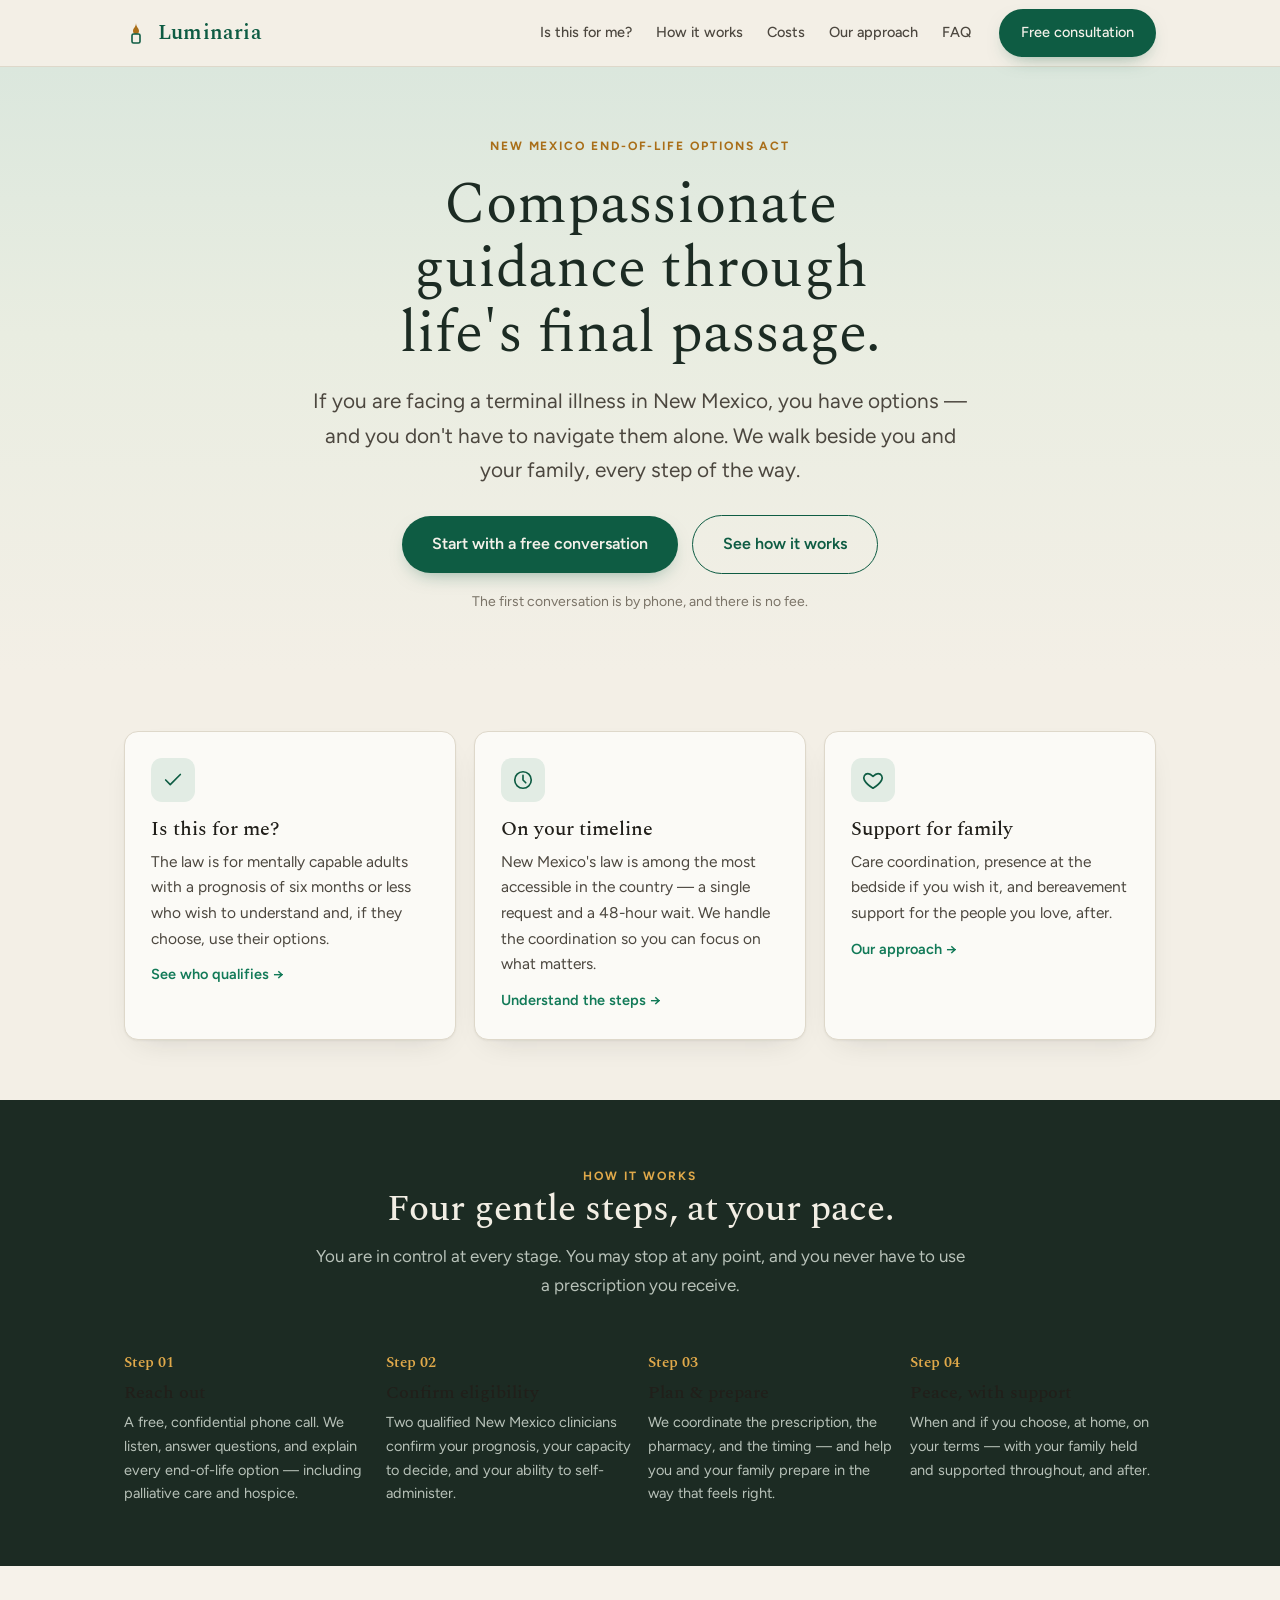
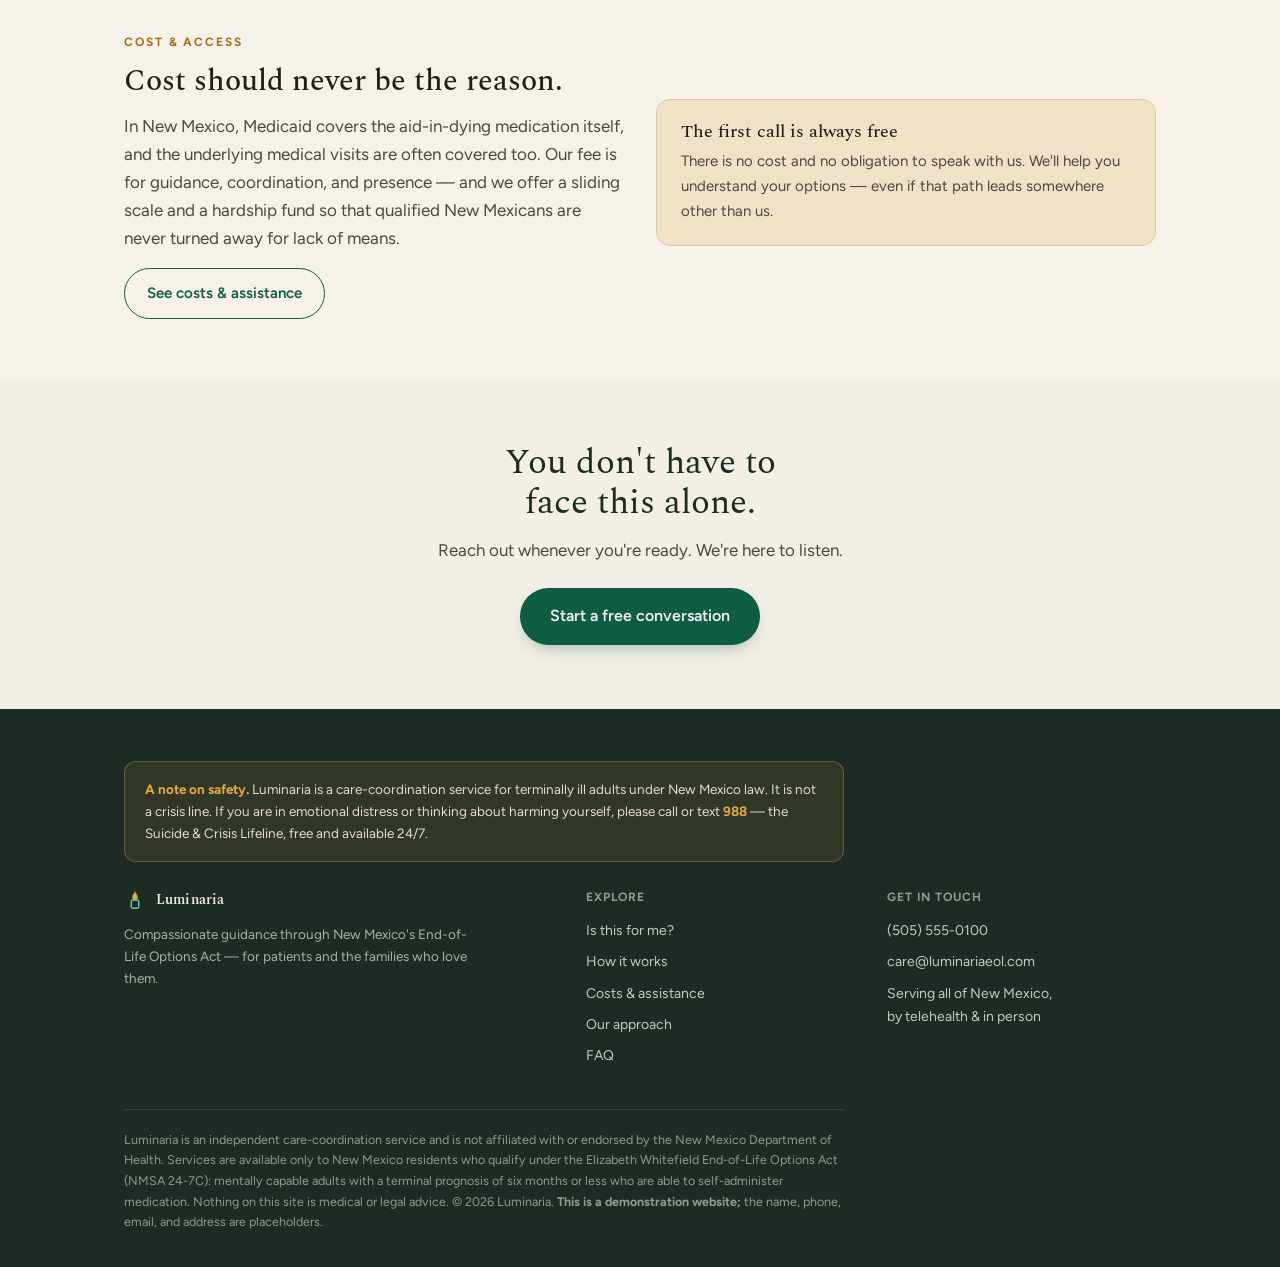
==== index.html @ e679d193 "Luminaria NM aid-in-dying care-coordination website (demonstration) Multi-page static site: home, el" ====
<!doctype html>
<html lang="en">
<head>
<meta charset="utf-8">
<meta name="viewport" content="width=device-width, initial-scale=1">
<title>Luminaria — New Mexico End-of-Life Options</title>
<meta name="description" content="Compassionate care coordination for terminally ill New Mexicans under the End-of-Life Options Act. The first conversation is by phone, and there is no fee.">
<link rel="preconnect" href="https://fonts.googleapis.com">
<link rel="preconnect" href="https://fonts.gstatic.com" crossorigin>
<link rel="stylesheet" href="https://fonts.googleapis.com/css2?family=Spectral:ital,wght@0,300;0,400;0,500;0,600;1,400&family=Figtree:wght@400;500;600;700&display=swap">
<link rel="stylesheet" href="styles.css">
</head>
<body>

<header class="site-header"><div class="wrap">
  <a class="logo" href="index.html">
    <svg width="24" height="24" viewBox="0 0 24 24" aria-hidden="true"><path d="M12 2c0 4-3 5-3 8a3 3 0 006 0c0-3-3-4-3-8z" fill="#a96e18"/><rect x="8" y="13" width="8" height="9" rx="1.5" fill="none" stroke="#0e5c43" stroke-width="1.6"/></svg>
    Luminaria
  </a>
  <button class="menu-btn" aria-label="Open menu" onclick="document.getElementById('nav').classList.toggle('open')">☰</button>
  <nav class="nav" id="nav">
    <a href="is-this-for-me.html">Is this for me?</a>
    <a href="how-it-works.html">How it works</a>
    <a href="costs.html">Costs</a>
    <a href="our-approach.html">Our approach</a>
    <a href="faq.html">FAQ</a>
    <a class="btn" href="contact.html">Free consultation</a>
  </nav>
</div></header>

<main>
<section class="hero">
  <div class="wrap">
    <span class="eyebrow">New Mexico End-of-Life Options Act</span>
    <h1>Compassionate guidance through life's final passage.</h1>
    <p class="lede">If you are facing a terminal illness in New Mexico, you have options — and you don't have to
      navigate them alone. We walk beside you and your family, every step of the way.</p>
    <div class="cta-row">
      <a class="btn lg" href="contact.html">Start with a free conversation</a>
      <a class="btn ghost lg" href="how-it-works.html">See how it works</a>
    </div>
    <span class="free">The first conversation is by phone, and there is no fee.</span>
  </div>
</section>

<section class="section">
  <div class="wrap">
    <div class="cards">
      <div class="card">
        <div class="ic"><svg viewBox="0 0 24 24" fill="none" stroke="currentColor" stroke-width="1.8"><path d="M20 6L9 17l-5-5" stroke-linecap="round" stroke-linejoin="round"/></svg></div>
        <h3>Is this for me?</h3>
        <p>The law is for mentally capable adults with a prognosis of six months or less who wish to understand
          and, if they choose, use their options.</p>
        <a class="more" href="is-this-for-me.html">See who qualifies →</a>
      </div>
      <div class="card">
        <div class="ic"><svg viewBox="0 0 24 24" fill="none" stroke="currentColor" stroke-width="1.8"><circle cx="12" cy="12" r="9"/><path d="M12 7v5l3 3" stroke-linecap="round" stroke-linejoin="round"/></svg></div>
        <h3>On your timeline</h3>
        <p>New Mexico's law is among the most accessible in the country — a single request and a 48-hour wait.
          We handle the coordination so you can focus on what matters.</p>
        <a class="more" href="how-it-works.html">Understand the steps →</a>
      </div>
      <div class="card">
        <div class="ic"><svg viewBox="0 0 24 24" fill="none" stroke="currentColor" stroke-width="1.8"><path d="M12 21s-7-4.3-9.5-9C1 8.5 3 5 6.5 5 9 5 12 8 12 8s3-3 5.5-3C21 5 23 8.5 21.5 12 19 16.7 12 21 12 21z" stroke-linejoin="round"/></svg></div>
        <h3>Support for family</h3>
        <p>Care coordination, presence at the bedside if you wish it, and bereavement support for the people
          you love, after.</p>
        <a class="more" href="our-approach.html">Our approach →</a>
      </div>
    </div>
  </div>
</section>

<section class="section dusk">
  <div class="wrap">
    <div class="section-head">
      <span class="eyebrow" style="color:#e0a94a">How it works</span>
      <h2>Four gentle steps, at your pace.</h2>
      <p>You are in control at every stage. You may stop at any point, and you never have to use a prescription
        you receive.</p>
    </div>
    <div class="steps">
      <div class="step"><div class="num">Step 01</div><h4>Reach out</h4><p>A free, confidential phone call. We listen, answer questions, and explain every end-of-life option — including palliative care and hospice.</p></div>
      <div class="step"><div class="num">Step 02</div><h4>Confirm eligibility</h4><p>Two qualified New Mexico clinicians confirm your prognosis, your capacity to decide, and your ability to self-administer.</p></div>
      <div class="step"><div class="num">Step 03</div><h4>Plan &amp; prepare</h4><p>We coordinate the prescription, the pharmacy, and the timing — and help you and your family prepare in the way that feels right.</p></div>
      <div class="step"><div class="num">Step 04</div><h4>Peace, with support</h4><p>When and if you choose, at home, on your terms — with your family held and supported throughout, and after.</p></div>
    </div>
  </div>
</section>

<section class="section tint">
  <div class="wrap" style="display:grid;grid-template-columns:1fr 1fr;gap:32px;align-items:center">
    <div>
      <span class="eyebrow">Cost &amp; access</span>
      <h2 style="font-size:1.9rem;margin:10px 0 12px">Cost should never be the reason.</h2>
      <p style="color:var(--ink-2)">In New Mexico, Medicaid covers the aid-in-dying medication itself, and the
        underlying medical visits are often covered too. Our fee is for guidance, coordination, and presence —
        and we offer a sliding scale and a hardship fund so that qualified New Mexicans are never turned away
        for lack of means.</p>
      <a class="btn ghost" href="costs.html">See costs &amp; assistance</a>
    </div>
    <div class="callout amber">
      <h3>The first call is always free</h3>
      <p>There is no cost and no obligation to speak with us. We'll help you understand your options — even if
        that path leads somewhere other than us.</p>
    </div>
  </div>
</section>

<section class="cta-band">
  <div class="wrap">
    <h2>You don't have to face this alone.</h2>
    <p>Reach out whenever you're ready. We're here to listen.</p>
    <a class="btn lg" href="contact.html">Start a free conversation</a>
  </div>
</section>
</main>

<footer class="site-footer"><div class="wrap">
  <div class="safety"><b>A note on safety.</b> Luminaria is a care-coordination service for terminally ill adults
    under New Mexico law. It is not a crisis line. If you are in emotional distress or thinking about harming
    yourself, please call or text <b>988</b> — the Suicide &amp; Crisis Lifeline, free and available 24/7.</div>
  <div class="cols">
    <div>
      <a class="logo" href="index.html"><svg width="22" height="22" viewBox="0 0 24 24" aria-hidden="true"><path d="M12 2c0 4-3 5-3 8a3 3 0 006 0c0-3-3-4-3-8z" fill="#e0a94a"/><rect x="8" y="13" width="8" height="9" rx="1.5" fill="none" stroke="#6cc9a4" stroke-width="1.6"/></svg> Luminaria</a>
      <p>Compassionate guidance through New Mexico's End-of-Life Options Act — for patients and the families who love them.</p>
    </div>
    <div><h5>Explore</h5><ul>
      <li><a href="is-this-for-me.html">Is this for me?</a></li>
      <li><a href="how-it-works.html">How it works</a></li>
      <li><a href="costs.html">Costs &amp; assistance</a></li>
      <li><a href="our-approach.html">Our approach</a></li>
      <li><a href="faq.html">FAQ</a></li>
    </ul></div>
    <div><h5>Get in touch</h5><ul>
      <li><a href="tel:+15055550100">(505) 555-0100</a></li>
      <li><a href="mailto:care@luminariaeol.com">care@luminariaeol.com</a></li>
      <li>Serving all of New Mexico,<br>by telehealth &amp; in person</li>
    </ul></div>
  </div>
  <div class="legal">Luminaria is an independent care-coordination service and is not affiliated with or endorsed
    by the New Mexico Department of Health. Services are available only to New Mexico residents who qualify under
    the Elizabeth Whitefield End-of-Life Options Act (NMSA 24-7C): mentally capable adults with a terminal
    prognosis of six months or less who are able to self-administer medication. Nothing on this site is medical
    or legal advice. © 2026 Luminaria. <b>This is a demonstration website;</b> the name, phone, email, and
    address are placeholders.</div>
</div></footer>

</body>
</html>
---- styles.css ----
/* Luminaria — New Mexico End-of-Life Options
   Shared stylesheet. Warm, calm, single daylight identity (explicitly painted). */
:root{
  --sand:#f3efe6; --sand-2:#e9e3d6; --paper:#fbfaf6; --paper-2:#f6f2ea;
  --ink:#211f1a; --ink-2:#4c473f; --ink-3:#7a7367;
  --brand:#0e5c43; --brand-2:#127a58; --brand-soft:#e2ece4;
  --accent:#a96e18; --accent-2:#8a5912; --accent-soft:#f0e2c6;
  --line:#ded8ca; --line-2:#eae4d7;
  --dusk:#1c2b23;
  --radius:14px; --maxw:1080px; --narrow:760px;
  --serif:"Spectral",Georgia,"Times New Roman",serif;
  --sans:"Figtree",-apple-system,BlinkMacSystemFont,"Segoe UI",Roboto,sans-serif;
  --shadow:0 1px 2px rgba(33,31,26,.05), 0 12px 30px -16px rgba(33,31,26,.18);
}
*{box-sizing:border-box}
html{scroll-behavior:smooth}
body{margin:0;background:var(--sand);color:var(--ink);font-family:var(--sans);
  font-size:17px;line-height:1.65;-webkit-font-smoothing:antialiased}
img{max-width:100%}
.wrap{max-width:var(--maxw);margin:0 auto;padding:0 24px}
.narrow{max-width:var(--narrow);margin:0 auto;padding:0 24px}
h1,h2,h3,h4{font-family:var(--serif);font-weight:500;line-height:1.16;color:var(--ink);text-wrap:balance;margin:0}
p{margin:0 0 1rem;max-width:66ch}
a{color:var(--brand-2)}
.eyebrow{text-transform:uppercase;letter-spacing:.16em;font-size:12px;font-weight:700;color:var(--accent)}

/* header */
.site-header{position:sticky;top:0;z-index:40;background:rgba(243,239,230,.9);
  backdrop-filter:blur(10px);border-bottom:1px solid var(--line)}
.site-header .wrap{display:flex;align-items:center;gap:18px;height:66px}
.logo{display:flex;align-items:center;gap:10px;font-family:var(--serif);font-size:21px;font-weight:600;
  color:var(--brand);text-decoration:none;letter-spacing:.01em}
.logo svg{flex:none}
.nav{margin-left:auto;display:flex;align-items:center;gap:24px}
.nav a{color:var(--ink-2);text-decoration:none;font-size:14.5px;font-weight:500}
.nav a:hover,.nav a[aria-current="page"]{color:var(--brand)}
.nav a.btn{margin-left:4px;color:#f4f1e9}
.nav a.btn:hover{color:#fff}
.btn{display:inline-flex;align-items:center;gap:9px;background:var(--brand);color:#f4f1e9;
  padding:12px 22px;border-radius:30px;font-weight:600;font-size:15px;text-decoration:none;border:none;
  cursor:pointer;box-shadow:0 8px 20px -10px rgba(14,92,67,.55);font-family:var(--sans)}
.btn:hover{background:#0c4e39;color:#fff}
.btn.ghost{background:transparent;color:var(--brand);box-shadow:none;border:1.5px solid var(--brand)}
.btn.ghost:hover{background:var(--brand-soft)}
.btn.lg{padding:15px 30px;font-size:16px}
.menu-btn{display:none;margin-left:auto;background:none;border:1px solid var(--line);border-radius:9px;
  width:42px;height:38px;font-size:18px;color:var(--ink-2);cursor:pointer}
@media(max-width:820px){
  .nav{display:none;position:absolute;top:66px;left:0;right:0;background:var(--sand);flex-direction:column;
    align-items:stretch;gap:0;padding:8px 0;border-bottom:1px solid var(--line);box-shadow:var(--shadow)}
  .nav.open{display:flex}
  .nav a{padding:12px 24px}
  .nav .btn{margin:10px 24px}
  .menu-btn{display:block}
}

/* hero */
.hero{background:linear-gradient(180deg,#dbe7dd 0%,#e9edE1 44%,var(--sand) 100%);
  padding:70px 0 58px;text-align:center}
.hero .eyebrow{display:block;margin-bottom:16px}
.hero h1{font-size:clamp(2.1rem,5.2vw,3.6rem);font-weight:400;color:var(--dusk);
  max-width:17ch;margin:0 auto 18px;line-height:1.12}
.hero p.lede{font-size:clamp(1.05rem,2.2vw,1.3rem);color:var(--ink-2);max-width:52ch;margin:0 auto 28px}
.hero .cta-row{display:flex;gap:14px;justify-content:center;flex-wrap:wrap;align-items:center}
.hero .free{display:block;margin-top:16px;font-size:14px;color:var(--ink-3)}

/* generic section */
.section{padding:60px 0}
.section.tint{background:var(--paper-2)}
.section.dusk{background:var(--dusk);color:#e8ede8}
.section.dusk h2,.section.dusk h3{color:#f2eee4}
.section.dusk p{color:#b8c2b9}
.section-head{text-align:center;max-width:60ch;margin:0 auto 38px}
.section-head h2{font-size:clamp(1.6rem,3.4vw,2.3rem);font-weight:500;margin-bottom:12px}
.section-head p{color:var(--ink-2);margin:0 auto}
.lead{font-size:1.15rem;color:var(--ink-2)}

/* cards */
.cards{display:grid;grid-template-columns:repeat(3,1fr);gap:18px}
.cards.two{grid-template-columns:1fr 1fr}
@media(max-width:820px){.cards,.cards.two{grid-template-columns:1fr}}
.card{background:var(--paper);border:1px solid var(--line);border-radius:var(--radius);padding:26px;
  box-shadow:var(--shadow)}
.card .ic{width:44px;height:44px;border-radius:11px;background:var(--brand-soft);color:var(--brand);
  display:grid;place-items:center;margin-bottom:16px}
.card .ic svg{width:22px;height:22px}
.card h3{font-size:1.25rem;margin-bottom:8px}
.card p{color:var(--ink-2);font-size:15.5px;margin:0}
.card a.more{display:inline-block;margin-top:12px;font-weight:600;font-size:14.5px;text-decoration:none}

/* steps */
.steps{display:grid;grid-template-columns:repeat(4,1fr);gap:16px;counter-reset:st}
@media(max-width:820px){.steps{grid-template-columns:1fr 1fr}}
@media(max-width:520px){.steps{grid-template-columns:1fr}}
.step{position:relative;padding-top:14px}
.step .num{font-family:var(--serif);font-size:15px;font-weight:600;color:var(--accent)}
.section.dusk .step .num{color:#e0a94a}
.step h4{font-size:1.15rem;margin:8px 0 6px}
.step p{font-size:14.5px;margin:0}

/* checklist */
.check{list-style:none;padding:0;margin:0;display:grid;gap:12px}
.check li{background:var(--paper);border:1px solid var(--line);border-radius:12px;
  padding:16px 18px 16px 52px;position:relative;font-size:15.5px;color:var(--ink-2)}
.check li::before{content:"";position:absolute;left:18px;top:19px;width:16px;height:16px;border-radius:50%;
  background:var(--brand-soft);border:2px solid var(--brand)}
.check li.no::before{background:var(--accent-soft);border-color:var(--accent)}
.check li b{color:var(--ink)}

/* callout / safety */
.callout{background:var(--brand-soft);border:1px solid #c6dccb;border-radius:var(--radius);
  padding:22px 24px;max-width:74ch}
.callout.amber{background:var(--accent-soft);border-color:#e3c99a}
.callout h3{font-size:1.15rem;margin-bottom:6px}
.callout p{margin:0;color:var(--ink-2);font-size:15px}

/* pricing tiers */
.tiers{display:grid;grid-template-columns:repeat(3,1fr);gap:18px;align-items:stretch}
@media(max-width:820px){.tiers{grid-template-columns:1fr}}
.tier{background:var(--paper);border:1px solid var(--line);border-radius:var(--radius);padding:28px;
  display:flex;flex-direction:column}
.tier.feature{border:2px solid var(--brand);box-shadow:var(--shadow)}
.tier .pill{align-self:flex-start;font-size:11px;font-weight:700;letter-spacing:.06em;text-transform:uppercase;
  color:var(--accent-2);background:var(--accent-soft);padding:4px 11px;border-radius:20px;margin-bottom:14px}
.tier .name{font-family:var(--serif);font-size:1.4rem;font-weight:600;color:var(--ink)}
.tier .price{font-size:2rem;font-weight:600;margin:12px 0 2px;color:var(--brand)}
.tier .price small{font-size:.85rem;color:var(--ink-3);font-weight:400}
.tier .who{font-size:13.5px;color:var(--ink-3);margin-bottom:16px}
.tier ul{list-style:none;margin:0 0 20px;padding:0;flex:1}
.tier li{padding:9px 0 9px 26px;position:relative;font-size:14.5px;color:var(--ink-2);border-top:1px solid var(--line-2)}
.tier li:first-child{border-top:none}
.tier li::before{content:"✓";position:absolute;left:0;top:9px;color:var(--brand-2);font-weight:700}

/* FAQ */
.faq{max-width:var(--narrow);margin:0 auto}
.faq details{background:var(--paper);border:1px solid var(--line);border-radius:12px;margin-bottom:12px;
  padding:0 20px;box-shadow:var(--shadow)}
.faq summary{cursor:pointer;padding:18px 0;font-family:var(--serif);font-size:1.12rem;font-weight:500;
  list-style:none;display:flex;justify-content:space-between;align-items:center;gap:16px;color:var(--ink)}
.faq summary::-webkit-details-marker{display:none}
.faq summary::after{content:"+";color:var(--accent);font-size:1.4rem;font-weight:400;flex:none}
.faq details[open] summary::after{content:"–"}
.faq details p{padding:0 0 20px;margin:0;color:var(--ink-2);font-size:15.5px}

/* form */
.form{background:var(--paper);border:1px solid var(--line);border-radius:var(--radius);padding:28px;
  box-shadow:var(--shadow);max-width:560px}
.field{margin-bottom:18px}
.field label{display:block;font-size:14px;font-weight:600;margin-bottom:6px}
.field input,.field textarea,.field select{width:100%;border:1px solid var(--line);background:var(--sand);
  color:var(--ink);border-radius:10px;padding:12px 14px;font-size:15px;font-family:var(--sans)}
.field textarea{min-height:120px;resize:vertical}
.field .hint{font-size:12.5px;color:var(--ink-3);margin-top:5px}

/* content prose */
.prose{max-width:68ch;margin:0 auto}
.prose h2{font-size:1.5rem;margin:34px 0 10px}
.prose h3{font-size:1.2rem;margin:26px 0 8px}
.prose p,.prose li{color:var(--ink-2);font-size:16.5px}
.prose ul{padding-left:22px}
.prose li{margin:6px 0}

/* page hero (interior) */
.page-hero{background:linear-gradient(180deg,#e3ece4,var(--sand));padding:56px 0 40px;text-align:center}
.page-hero h1{font-size:clamp(1.9rem,4.4vw,2.8rem);font-weight:400;color:var(--dusk);max-width:20ch;margin:12px auto 12px}
.page-hero p{color:var(--ink-2);max-width:56ch;margin:0 auto;font-size:1.08rem}

/* CTA band */
.cta-band{text-align:center;padding:64px 0}
.cta-band h2{font-size:clamp(1.6rem,3.4vw,2.2rem);font-weight:400;color:var(--dusk);max-width:20ch;margin:0 auto 12px}
.cta-band p{color:var(--ink-2);max-width:48ch;margin:0 auto 24px}

/* footer */
.site-footer{background:var(--dusk);color:#c3ccc3;padding:52px 0 34px;font-size:14px}
.site-footer .cols{display:grid;grid-template-columns:1.6fr 1fr 1fr;gap:32px;margin-bottom:34px}
@media(max-width:720px){.site-footer .cols{grid-template-columns:1fr}}
.site-footer .logo{color:#f2eee4;margin-bottom:12px}
.site-footer p{color:#a7b2a8;font-size:13.5px;max-width:40ch}
.site-footer h5{font-family:var(--sans);text-transform:uppercase;letter-spacing:.08em;font-size:12px;
  color:#8f9b90;margin:0 0 12px;font-weight:700}
.site-footer ul{list-style:none;padding:0;margin:0}
.site-footer li{margin:8px 0}
.site-footer a{color:#c3ccc3;text-decoration:none;font-size:14px}
.site-footer a:hover{color:#fff}
.safety{background:rgba(224,169,74,.1);border:1px solid rgba(224,169,74,.3);border-radius:12px;
  padding:16px 20px;margin-bottom:26px;color:#e6ddca;font-size:13.5px;max-width:80ch}
.safety b{color:#e0a94a}
.legal{border-top:1px solid rgba(255,255,255,.1);padding-top:20px;color:#8f9b90;font-size:12.5px;max-width:90ch}
:focus-visible{outline:2px solid var(--accent);outline-offset:2px;border-radius:4px}
@media(prefers-reduced-motion:reduce){html{scroll-behavior:auto}*{transition:none!important}}
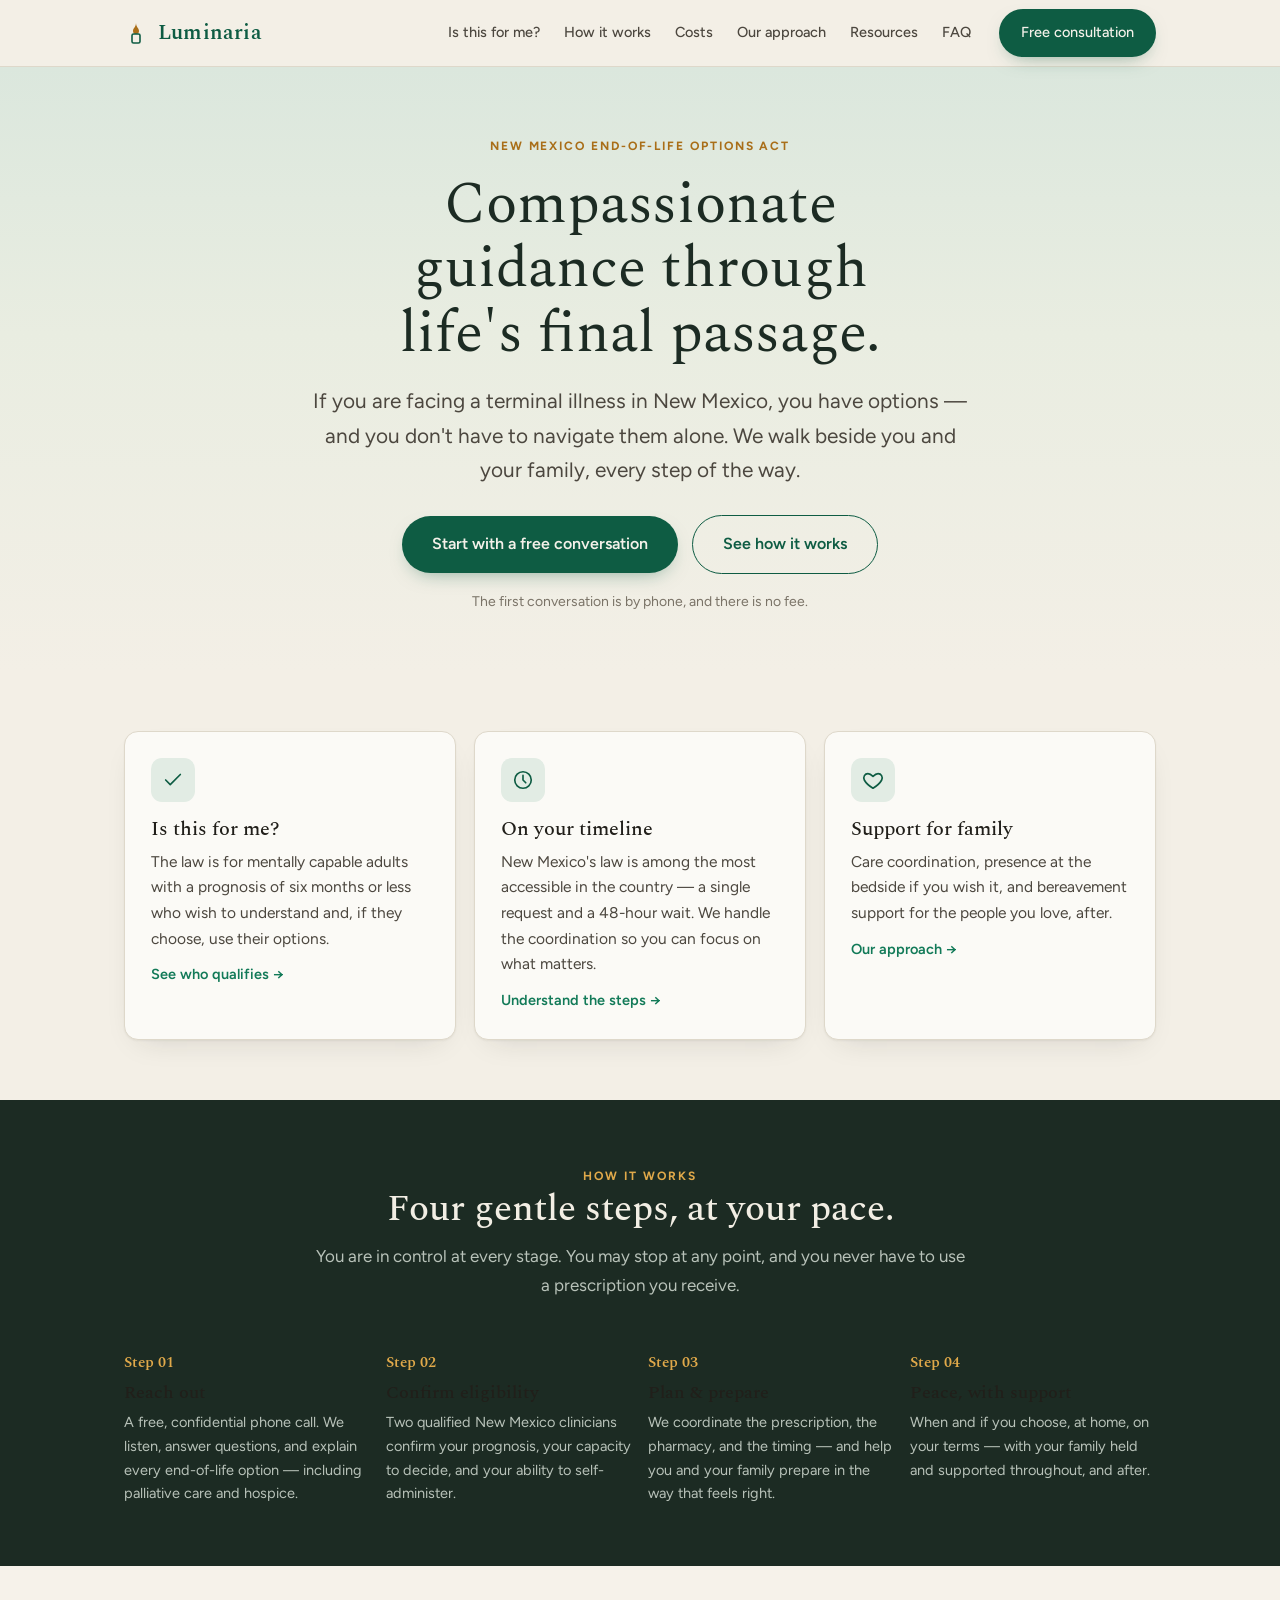
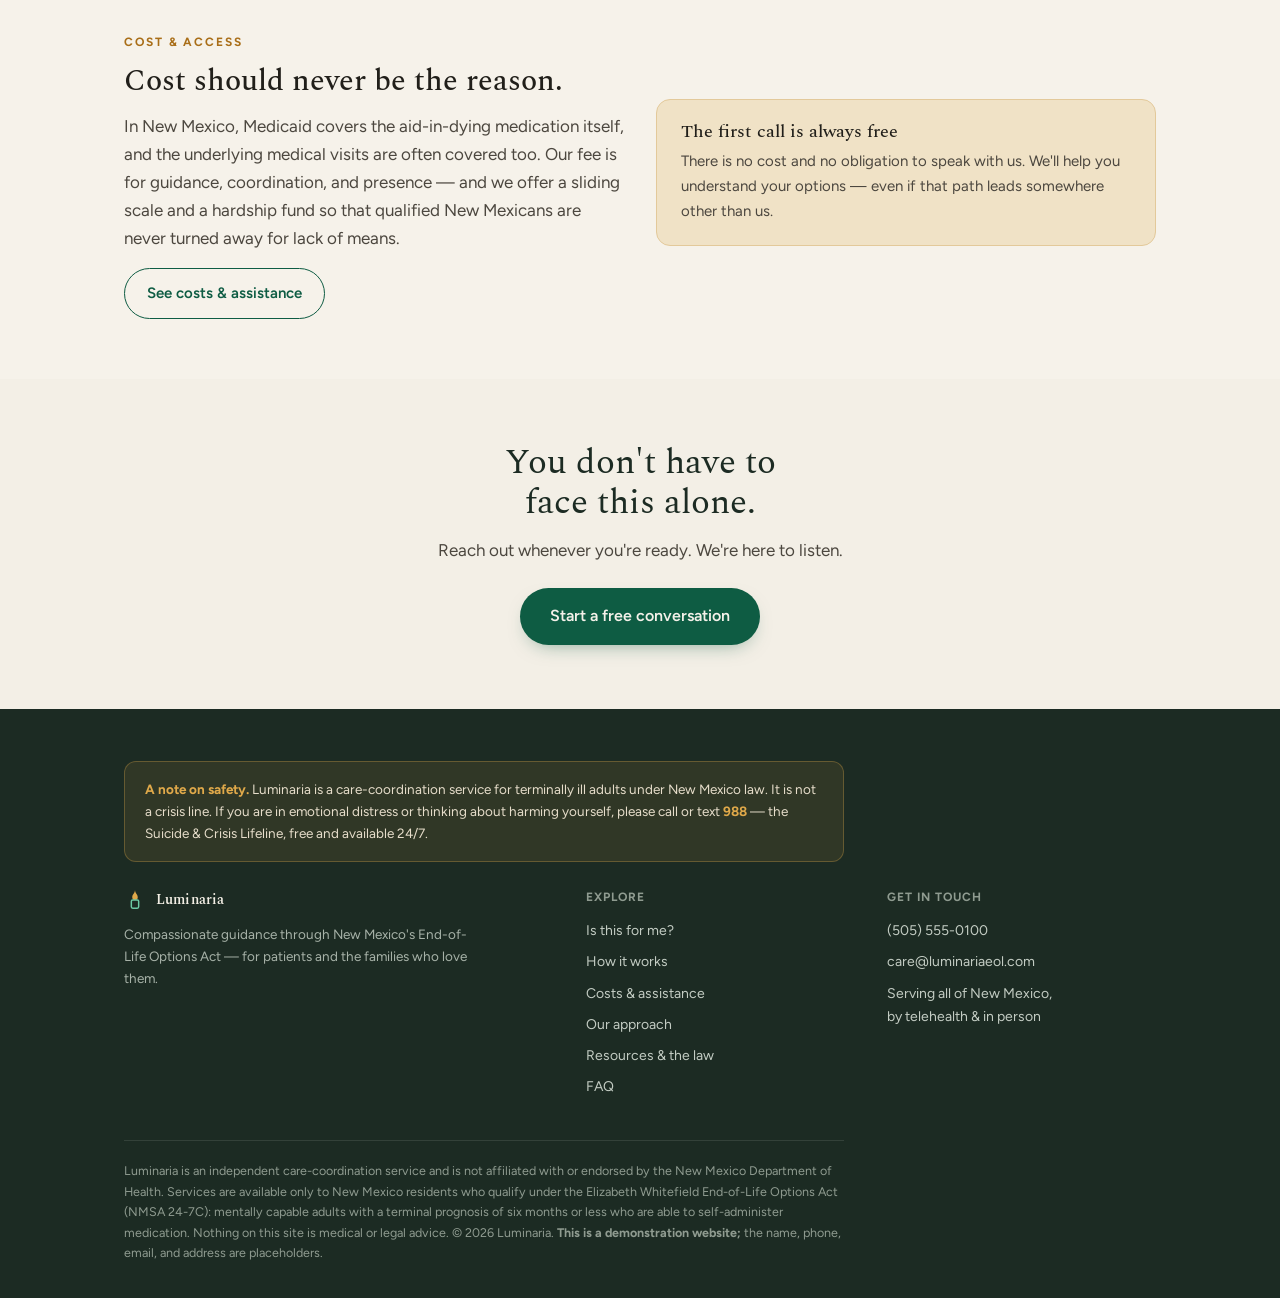
==== commit ff3ae6e5: "Add Resources & the law page (worldwide comparison + support orgs) New resources.html: worldwide aid" ====
--- a/index.html
+++ b/index.html
@@ -23,6 +23,7 @@
     <a href="how-it-works.html">How it works</a>
     <a href="costs.html">Costs</a>
     <a href="our-approach.html">Our approach</a>
+    <a href="resources.html">Resources</a>
     <a href="faq.html">FAQ</a>
     <a class="btn" href="contact.html">Free consultation</a>
   </nav>
@@ -130,6 +131,7 @@
       <li><a href="how-it-works.html">How it works</a></li>
       <li><a href="costs.html">Costs &amp; assistance</a></li>
       <li><a href="our-approach.html">Our approach</a></li>
+      <li><a href="resources.html">Resources &amp; the law</a></li>
       <li><a href="faq.html">FAQ</a></li>
     </ul></div>
     <div><h5>Get in touch</h5><ul>
--- a/styles.css
+++ b/styles.css
@@ -187,4 +187,30 @@
 .safety b{color:#e0a94a}
 .legal{border-top:1px solid rgba(255,255,255,.1);padding-top:20px;color:#8f9b90;font-size:12.5px;max-width:90ch}
 :focus-visible{outline:2px solid var(--accent);outline-offset:2px;border-radius:4px}
+
+/* worldwide laws table (resources page) */
+.legend-row{display:flex;flex-wrap:wrap;gap:10px 16px;margin:0 0 18px;font-size:13.5px;color:var(--ink-2);align-items:center}
+.lpill{display:inline-flex;align-items:center;font-size:10.5px;font-weight:700;letter-spacing:.02em;padding:2px 9px;border-radius:20px;white-space:nowrap}
+.lpill.ad{background:var(--brand-soft);color:var(--brand)}
+.lpill.euth{background:#dde8f5;color:#2456a0}
+.lpill.term{background:var(--paper-2);color:var(--ink-2);border:1px solid var(--line)}
+.lpill.nonterm{background:var(--accent-soft);color:var(--accent-2)}
+.lawtable-wrap{overflow-x:auto;border:1px solid var(--line);border-radius:var(--radius);background:var(--paper);box-shadow:var(--shadow)}
+table.laws{border-collapse:collapse;width:100%;min-width:880px;font-size:13.5px}
+table.laws th,table.laws td{text-align:left;padding:10px 13px;border-bottom:1px solid var(--line-2);vertical-align:top}
+table.laws thead th{font-family:var(--sans);font-size:10.5px;text-transform:uppercase;letter-spacing:.05em;color:var(--ink-3);font-weight:700;background:var(--paper-2);position:sticky;top:66px}
+table.laws tbody th{font-weight:600;color:var(--ink);white-space:nowrap}
+table.laws tr:last-child td,table.laws tr:last-child th{border-bottom:none}
+table.laws tr.nm{background:#e6f0ea}
+table.laws tr.nm th{box-shadow:inset 3px 0 0 var(--brand)}
+table.laws tr.pending td,table.laws tr.pending th{color:var(--ink-3)}
+table.laws .no{color:var(--brand-2);font-weight:600}
+.models-2{display:grid;grid-template-columns:1fr 1fr;gap:16px}
+@media(max-width:760px){.models-2{grid-template-columns:1fr}}
+.reslist{display:grid;grid-template-columns:1fr 1fr;gap:14px}
+@media(max-width:760px){.reslist{grid-template-columns:1fr}}
+.reslist a.rescard{display:block;background:var(--paper);border:1px solid var(--line);border-radius:12px;padding:18px 20px;text-decoration:none;box-shadow:var(--shadow)}
+.reslist a.rescard:hover{border-color:var(--brand-2)}
+.reslist .rescard b{color:var(--brand);font-family:var(--serif);font-size:1.05rem}
+.reslist .rescard span{display:block;color:var(--ink-2);font-size:13.5px;margin-top:4px}
 @media(prefers-reduced-motion:reduce){html{scroll-behavior:auto}*{transition:none!important}}
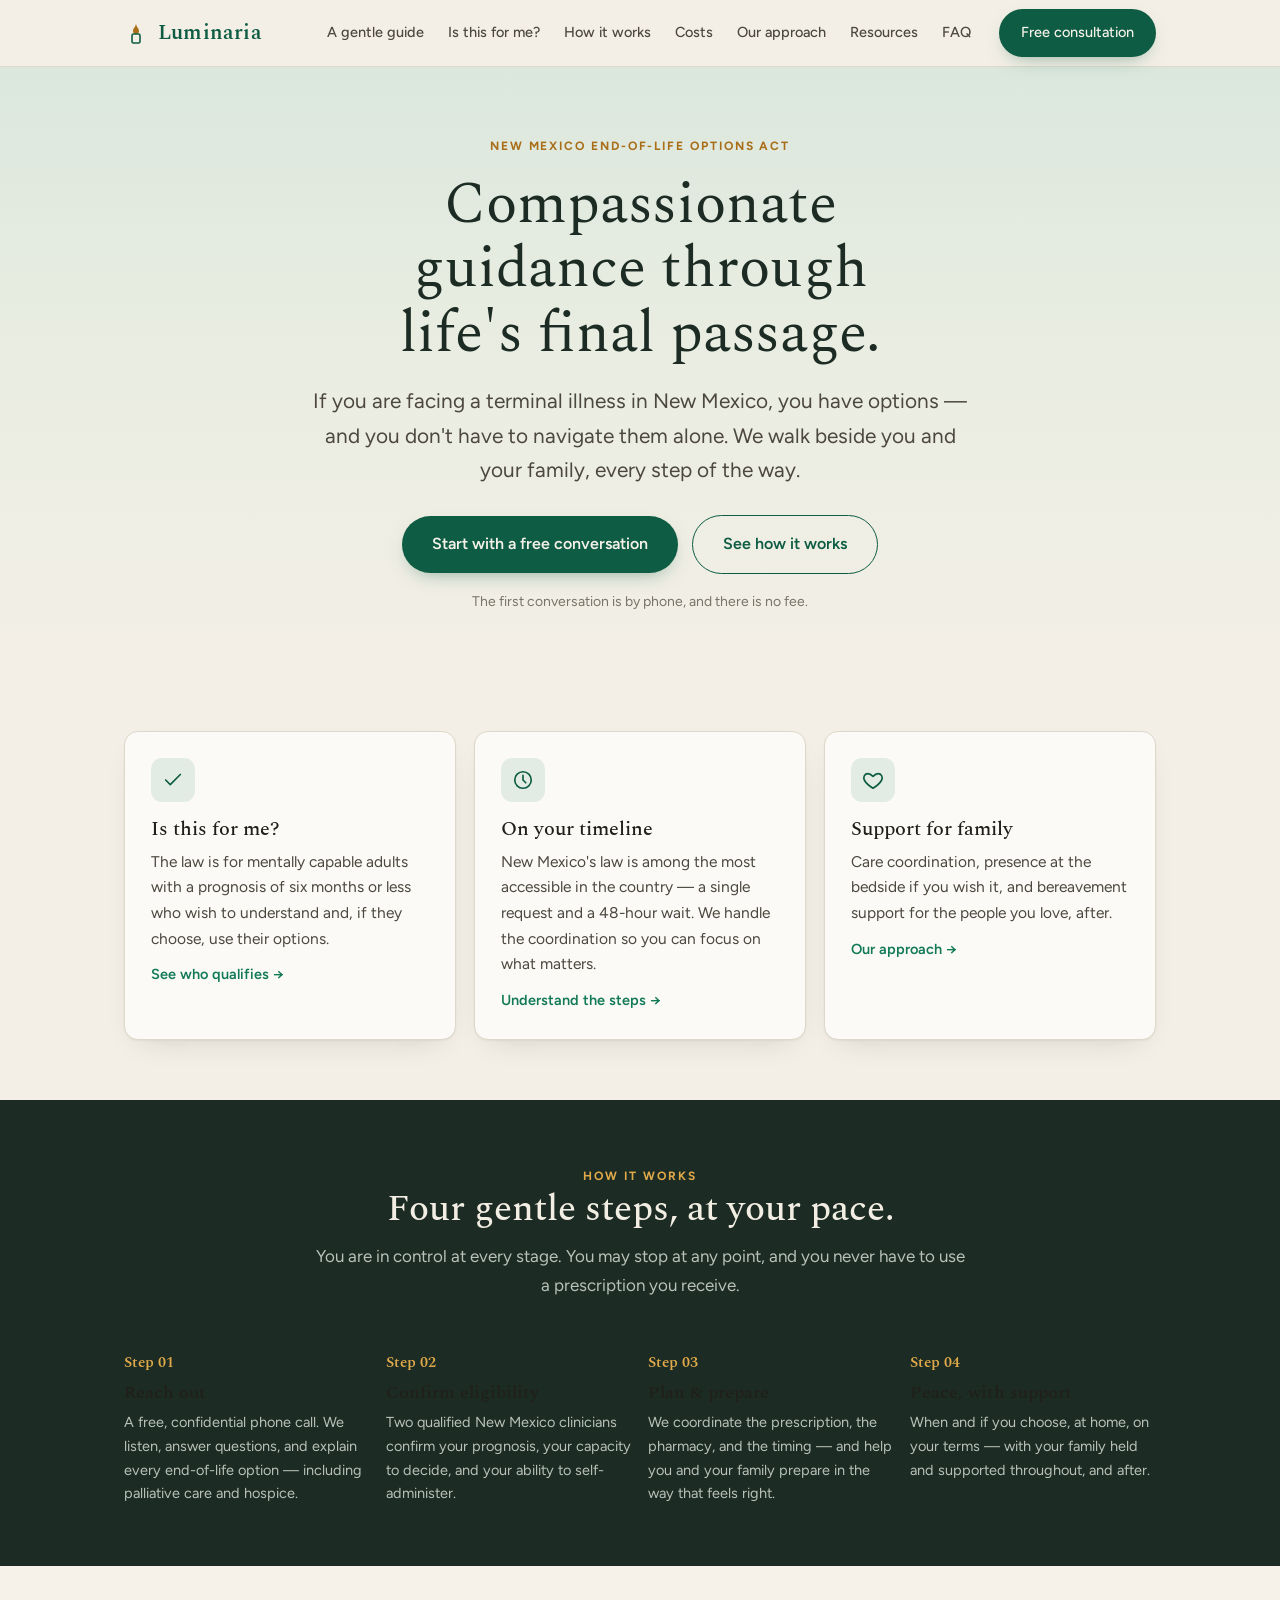
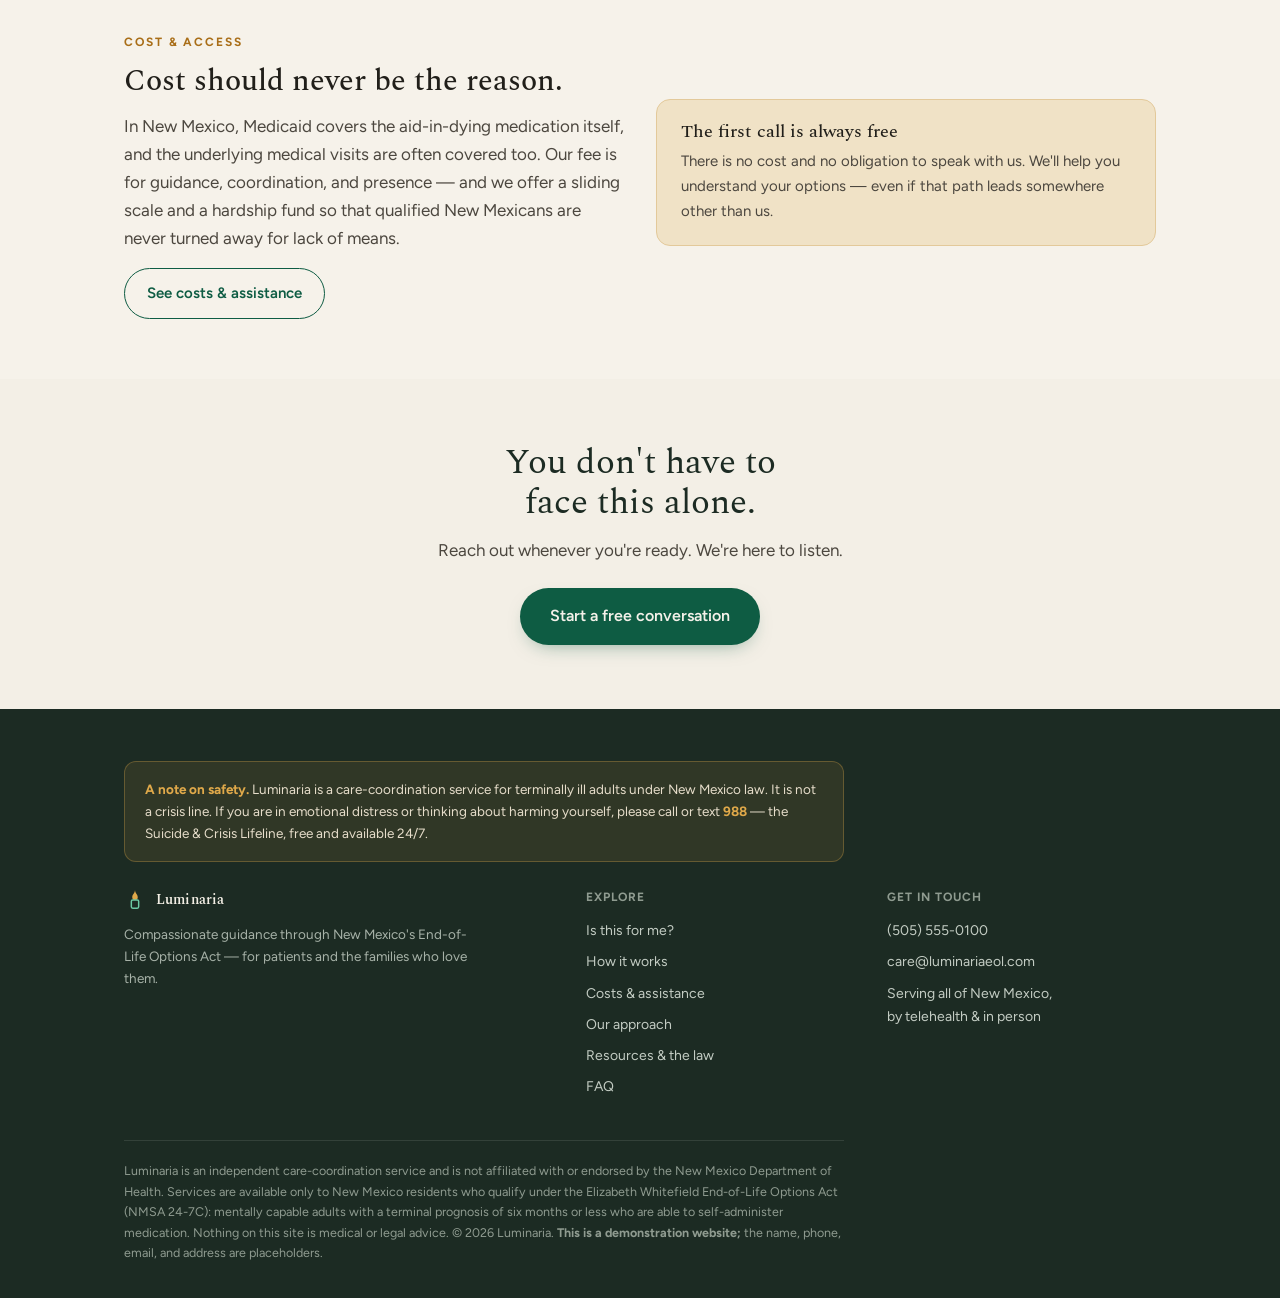
==== commit 7fcaac6b: "Add 'A gentle guide' journey with NM nature illustrations; living FAQ; nav New guide.html: a warm, s" ====
--- a/index.html
+++ b/index.html
@@ -19,6 +19,7 @@
   </a>
   <button class="menu-btn" aria-label="Open menu" onclick="document.getElementById('nav').classList.toggle('open')">☰</button>
   <nav class="nav" id="nav">
+    <a href="guide.html">A gentle guide</a>
     <a href="is-this-for-me.html">Is this for me?</a>
     <a href="how-it-works.html">How it works</a>
     <a href="costs.html">Costs</a>
--- a/styles.css
+++ b/styles.css
@@ -45,7 +45,7 @@
 .btn.lg{padding:15px 30px;font-size:16px}
 .menu-btn{display:none;margin-left:auto;background:none;border:1px solid var(--line);border-radius:9px;
   width:42px;height:38px;font-size:18px;color:var(--ink-2);cursor:pointer}
-@media(max-width:820px){
+@media(max-width:1080px){
   .nav{display:none;position:absolute;top:66px;left:0;right:0;background:var(--sand);flex-direction:column;
     align-items:stretch;gap:0;padding:8px 0;border-bottom:1px solid var(--line);box-shadow:var(--shadow)}
   .nav.open{display:flex}
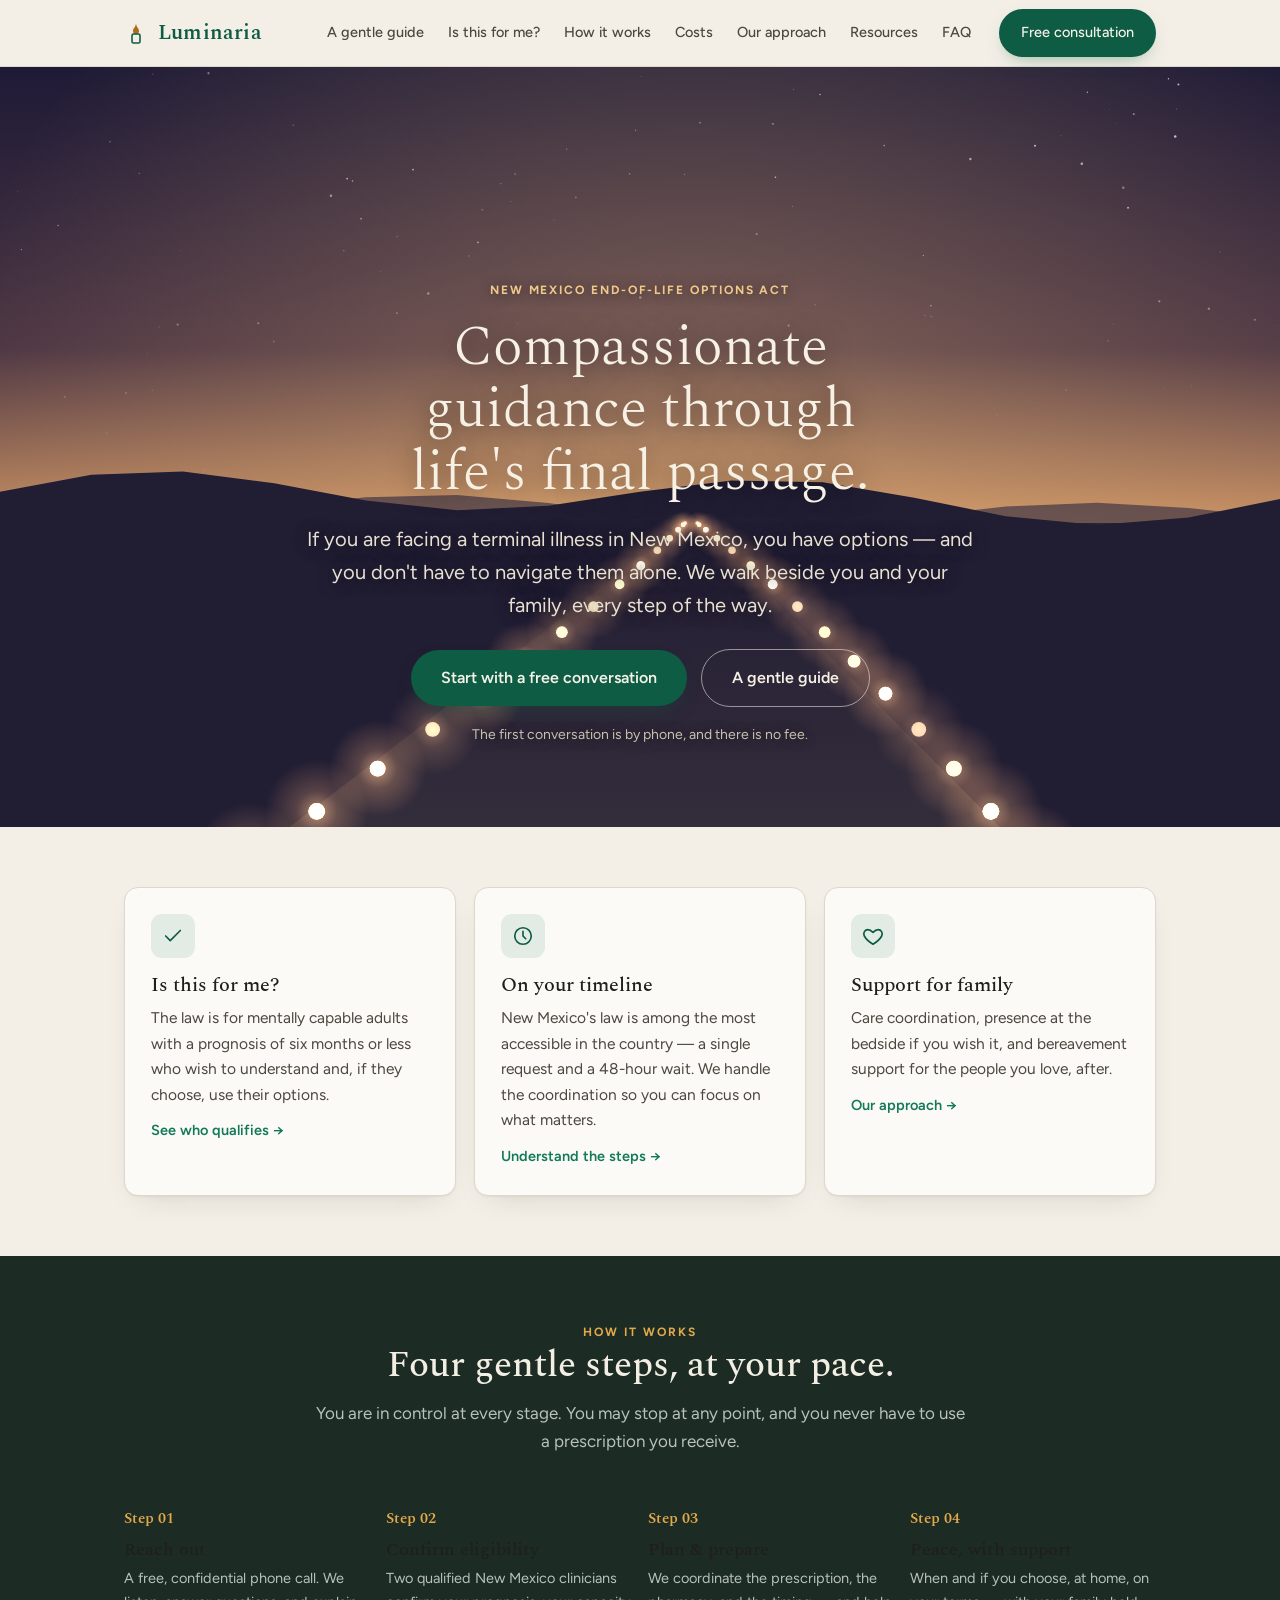
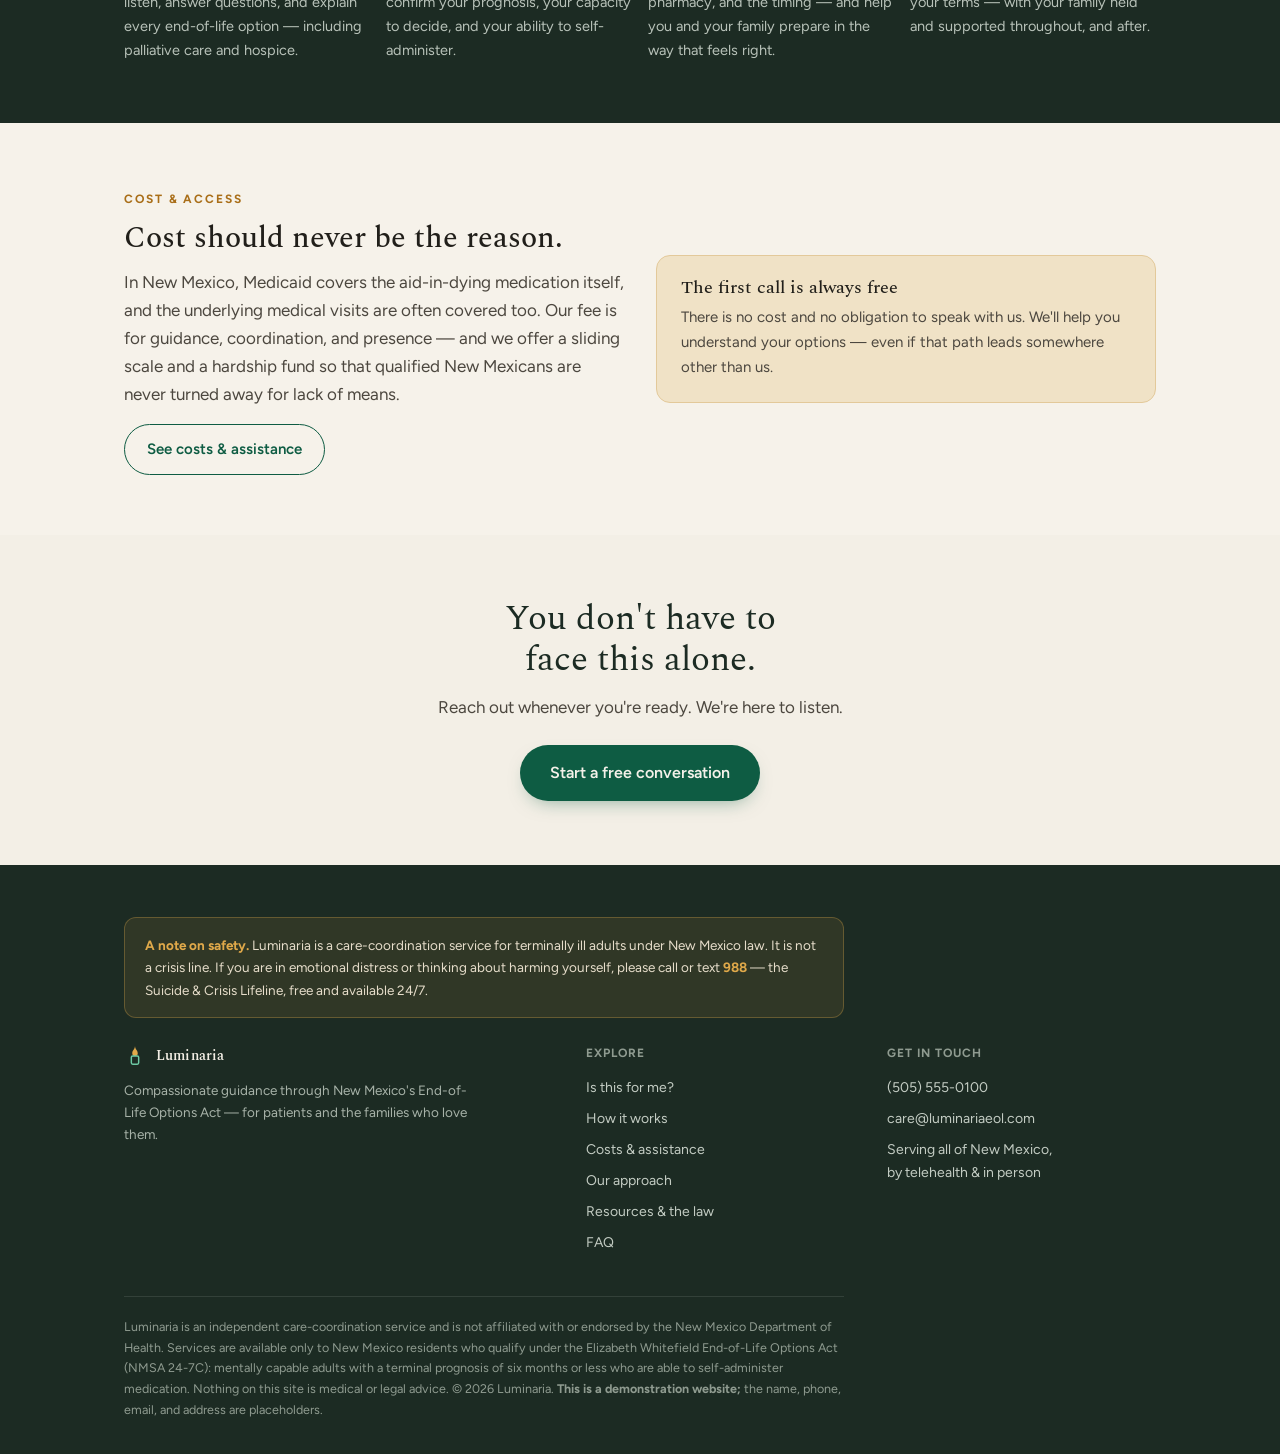
==== commit 426716c9: "Home: integrate 'A Path of Light' generative luminaria hero Co-Authored-By: Claude Opus 4.8 <noreply" ====
--- a/index.html
+++ b/index.html
@@ -9,6 +9,18 @@
 <link rel="preconnect" href="https://fonts.gstatic.com" crossorigin>
 <link rel="stylesheet" href="https://fonts.googleapis.com/css2?family=Spectral:ital,wght@0,300;0,400;0,500;0,600;1,400&family=Figtree:wght@400;500;600;700&display=swap">
 <link rel="stylesheet" href="styles.css">
+<style>
+.hero-stage{position:relative;min-height:min(86svh,760px);display:flex;align-items:flex-end;overflow:hidden;background:#181428}
+.hero-stage canvas{position:absolute;inset:0;width:100%;height:100%;display:block}
+.hero-inner{position:relative;z-index:2;max-width:var(--maxw);margin:0 auto;width:100%;padding:0 24px 9vh;text-align:center;color:#f6efe3}
+.hero-inner .eyebrow{color:#f0c98a;display:block;margin-bottom:16px;text-shadow:0 1px 12px rgba(0,0,0,.5)}
+.hero-inner h1{font-family:var(--serif);font-weight:300;color:#f7f0e4;font-size:clamp(2rem,5.2vw,3.5rem);line-height:1.12;max-width:18ch;margin:0 auto 18px;text-shadow:0 2px 26px rgba(0,0,0,.55)}
+.hero-inner .lede{color:#e8e0d1;max-width:52ch;margin:0 auto 26px;font-size:clamp(1.02rem,2.1vw,1.26rem);text-shadow:0 1px 16px rgba(0,0,0,.6)}
+.hero-inner .cta-row{display:flex;gap:14px;justify-content:center;flex-wrap:wrap;align-items:center}
+.hero-inner .free{display:block;margin-top:16px;font-size:14px;color:#cabfac;text-shadow:0 1px 12px rgba(0,0,0,.5)}
+.btn.ghost-light{background:transparent;color:#f6efe3;box-shadow:none;border:1.5px solid rgba(246,239,227,.55)}
+.btn.ghost-light:hover{background:rgba(246,239,227,.12);color:#fff}
+</style>
 </head>
 <body>
 
@@ -31,15 +43,16 @@
 </div></header>
 
 <main>
-<section class="hero">
-  <div class="wrap">
+<section class="hero-stage">
+  <canvas id="lumc" aria-hidden="true"></canvas>
+  <div class="hero-inner">
     <span class="eyebrow">New Mexico End-of-Life Options Act</span>
     <h1>Compassionate guidance through life's final passage.</h1>
     <p class="lede">If you are facing a terminal illness in New Mexico, you have options — and you don't have to
       navigate them alone. We walk beside you and your family, every step of the way.</p>
     <div class="cta-row">
       <a class="btn lg" href="contact.html">Start with a free conversation</a>
-      <a class="btn ghost lg" href="how-it-works.html">See how it works</a>
+      <a class="btn ghost-light lg" href="guide.html">A gentle guide</a>
     </div>
     <span class="free">The first conversation is by phone, and there is no fee.</span>
   </div>
@@ -149,5 +162,65 @@
     address are placeholders.</div>
 </div></footer>
 
+<script>
+(function(){
+  var canvas=document.getElementById('lumc'); if(!canvas) return; var ctx=canvas.getContext('2d');
+  var reduce=matchMedia('(prefers-reduced-motion:reduce)').matches;
+  var W=0,H=0,DPR=1,stars=[],motes=[],lums=[],mesas=[];
+  function rand(a,b){return a+Math.random()*(b-a);}
+  function mix(a,b,t){return [a[0]+(b[0]-a[0])*t,a[1]+(b[1]-a[1])*t,a[2]+(b[2]-a[2])*t];}
+  function rgb(c){return 'rgb('+(c[0]|0)+','+(c[1]|0)+','+(c[2]|0)+')';}
+  function pathAt(t,horizon){
+    var baseY=H*1.04, y=horizon+(baseY-horizon)*(1-t)*(1-t);
+    var vanish=W*0.5+W*0.04, nearC=W*0.5;
+    var cx=vanish+(nearC-vanish)*(1-t)+Math.sin(t*2.4)*W*0.05*(1-t);
+    var hw=(W*0.30)*(1-t)*(1-t)+6; return {cx:cx,y:y,hw:hw};
+  }
+  function newMote(h){return {x:rand(W*0.3,W*0.7),y:rand(h*0.7,H),vy:rand(4,11),drift:rand(-6,6),ph:rand(0,6.28),life:0,max:rand(6,12),r:rand(0.8,1.8)};}
+  function build(){
+    var horizon=H*0.60; stars=[];
+    var n=Math.round(W*H/9000);
+    for(var i=0;i<n;i++){var y=rand(0,horizon*0.92);stars.push({x:rand(0,W),y:y,r:rand(0.4,1.3),ph:rand(0,6.28),depth:1-(y/horizon)});}
+    mesas=[{baseY:horizon+6,amp:26,color:'#2b2740',alpha:0.6,seed:rand(0,10)},{baseY:horizon+2,amp:40,color:'#211d33',alpha:1.0,seed:rand(0,10)}];
+    lums=[]; var pairs=15;
+    for(var k=0;k<pairs;k++){var t=k/(pairs-1),p=pathAt(t,horizon);
+      lums.push({x:p.cx-p.hw,y:p.y,t:t,phase:k*1.7,base:0.72+0.2*(1-t),size:3.2+13*(1-t)});
+      lums.push({x:p.cx+p.hw,y:p.y,t:t,phase:k*1.7+0.9,base:0.72+0.2*(1-t),size:3.2+13*(1-t)});}
+    motes=[]; for(var m=0;m<10;m++) motes.push(newMote(horizon));
+  }
+  function resize(){DPR=Math.min(window.devicePixelRatio||1,2);var r=canvas.getBoundingClientRect();W=r.width;H=r.height;canvas.width=Math.round(W*DPR);canvas.height=Math.round(H*DPR);ctx.setTransform(DPR,0,0,DPR,0,0);build();}
+  function frame(dawn,tm,dt){
+    var horizon=H*0.60;
+    var g=ctx.createLinearGradient(0,0,0,horizon);
+    g.addColorStop(0,rgb(mix([30,26,54],[46,34,58],dawn)));
+    g.addColorStop(0.62,rgb(mix([74,52,66],[120,74,84],dawn)));
+    g.addColorStop(1,rgb(mix([196,140,96],[234,178,120],dawn)));
+    ctx.fillStyle=g;ctx.fillRect(0,0,W,horizon+2);
+    var gg=ctx.createRadialGradient(W*0.54,horizon,4,W*0.54,horizon,W*0.6);
+    gg.addColorStop(0,'rgba(244,196,132,'+(0.34+0.16*dawn)+')');gg.addColorStop(1,'rgba(244,196,132,0)');
+    ctx.fillStyle=gg;ctx.fillRect(0,0,W,horizon+40);
+    var gr=ctx.createLinearGradient(0,horizon,0,H);
+    gr.addColorStop(0,rgb(mix([40,36,44],[58,46,44],dawn)));gr.addColorStop(1,'#14111f');
+    ctx.fillStyle=gr;ctx.fillRect(0,horizon,W,H-horizon);
+    var a=Math.max(0,1-dawn*1.15);
+    for(var i=0;i<stars.length;i++){var s=stars[i];ctx.globalAlpha=a*(0.6+0.4*Math.sin(tm*1.4+s.ph))*s.depth*0.9;ctx.fillStyle='#fff';ctx.beginPath();ctx.arc(s.x,s.y,s.r,0,6.2832);ctx.fill();}
+    ctx.globalAlpha=1;
+    for(var mm=0;mm<mesas.length;mm++){var M=mesas[mm];ctx.globalAlpha=M.alpha;ctx.fillStyle=M.color;ctx.beginPath();ctx.moveTo(0,H);var steps=14;for(var j=0;j<=steps;j++){var x=W*j/steps;var yy=M.baseY-(Math.sin(j*0.9+M.seed)*0.5+0.5)*M.amp-(Math.sin(j*0.37+M.seed*2)*0.5+0.5)*M.amp*0.4;ctx.lineTo(x,yy);}ctx.lineTo(W,H);ctx.closePath();ctx.fill();}
+    ctx.globalAlpha=1;
+    var near=pathAt(0,horizon),far=pathAt(1,horizon);
+    var pg=ctx.createLinearGradient(0,near.y,0,far.y);pg.addColorStop(0,'rgba(233,196,140,0.10)');pg.addColorStop(1,'rgba(233,196,140,0)');
+    ctx.fillStyle=pg;ctx.beginPath();ctx.moveTo(near.cx-near.hw,near.y);ctx.lineTo(near.cx+near.hw,near.y);ctx.lineTo(far.cx+far.hw,far.y);ctx.lineTo(far.cx-far.hw,far.y);ctx.closePath();ctx.fill();
+    for(var L=lums.length-1;L>=0;L--){var lm=lums[L];var fl=Math.max(0.4,lm.base+0.16*Math.sin(tm*2.3+lm.phase)+0.08*Math.sin(tm*5.7+lm.phase*1.7));var glowR=lm.size*3.4;ctx.globalCompositeOperation='lighter';var lg=ctx.createRadialGradient(lm.x,lm.y,0,lm.x,lm.y,glowR);lg.addColorStop(0,'rgba(255,196,120,'+(0.55*fl)+')');lg.addColorStop(0.4,'rgba(247,168,86,'+(0.22*fl)+')');lg.addColorStop(1,'rgba(247,168,86,0)');ctx.fillStyle=lg;ctx.beginPath();ctx.arc(lm.x,lm.y,glowR,0,6.2832);ctx.fill();ctx.fillStyle='rgba(255,226,170,'+(0.9*fl)+')';ctx.beginPath();ctx.arc(lm.x,lm.y,lm.size*0.55,0,6.2832);ctx.fill();ctx.globalCompositeOperation='source-over';}
+    if(dt>0){ctx.globalCompositeOperation='lighter';for(var p=0;p<motes.length;p++){var mo=motes[p];mo.life+=dt;mo.y-=mo.vy*dt;mo.x+=Math.sin(tm+mo.ph)*mo.drift*dt*0.1;var la=Math.sin(Math.min(1,mo.life/mo.max)*Math.PI);ctx.fillStyle='rgba(255,205,140,'+(0.5*la)+')';ctx.beginPath();ctx.arc(mo.x,mo.y,mo.r,0,6.2832);ctx.fill();if(mo.life>=mo.max||mo.y<H*0.42)motes[p]=newMote(H*0.60);}ctx.globalCompositeOperation='source-over';}
+  }
+  var last=0,running=true;
+  function loop(ts){if(!running)return;var t=ts/1000,dt=last?Math.min(0.05,t-last):0;last=t;frame(0.5+0.5*Math.sin(t*0.05-1.2),t,dt);requestAnimationFrame(loop);}
+  window.addEventListener('resize',resize);
+  document.addEventListener('visibilitychange',function(){running=!document.hidden;if(running&&!reduce){last=0;requestAnimationFrame(loop);}});
+  resize();
+  if(reduce){frame(0.72,2.0,0);} else {requestAnimationFrame(loop);}
+})();
+</script>
+
 </body>
 </html>
